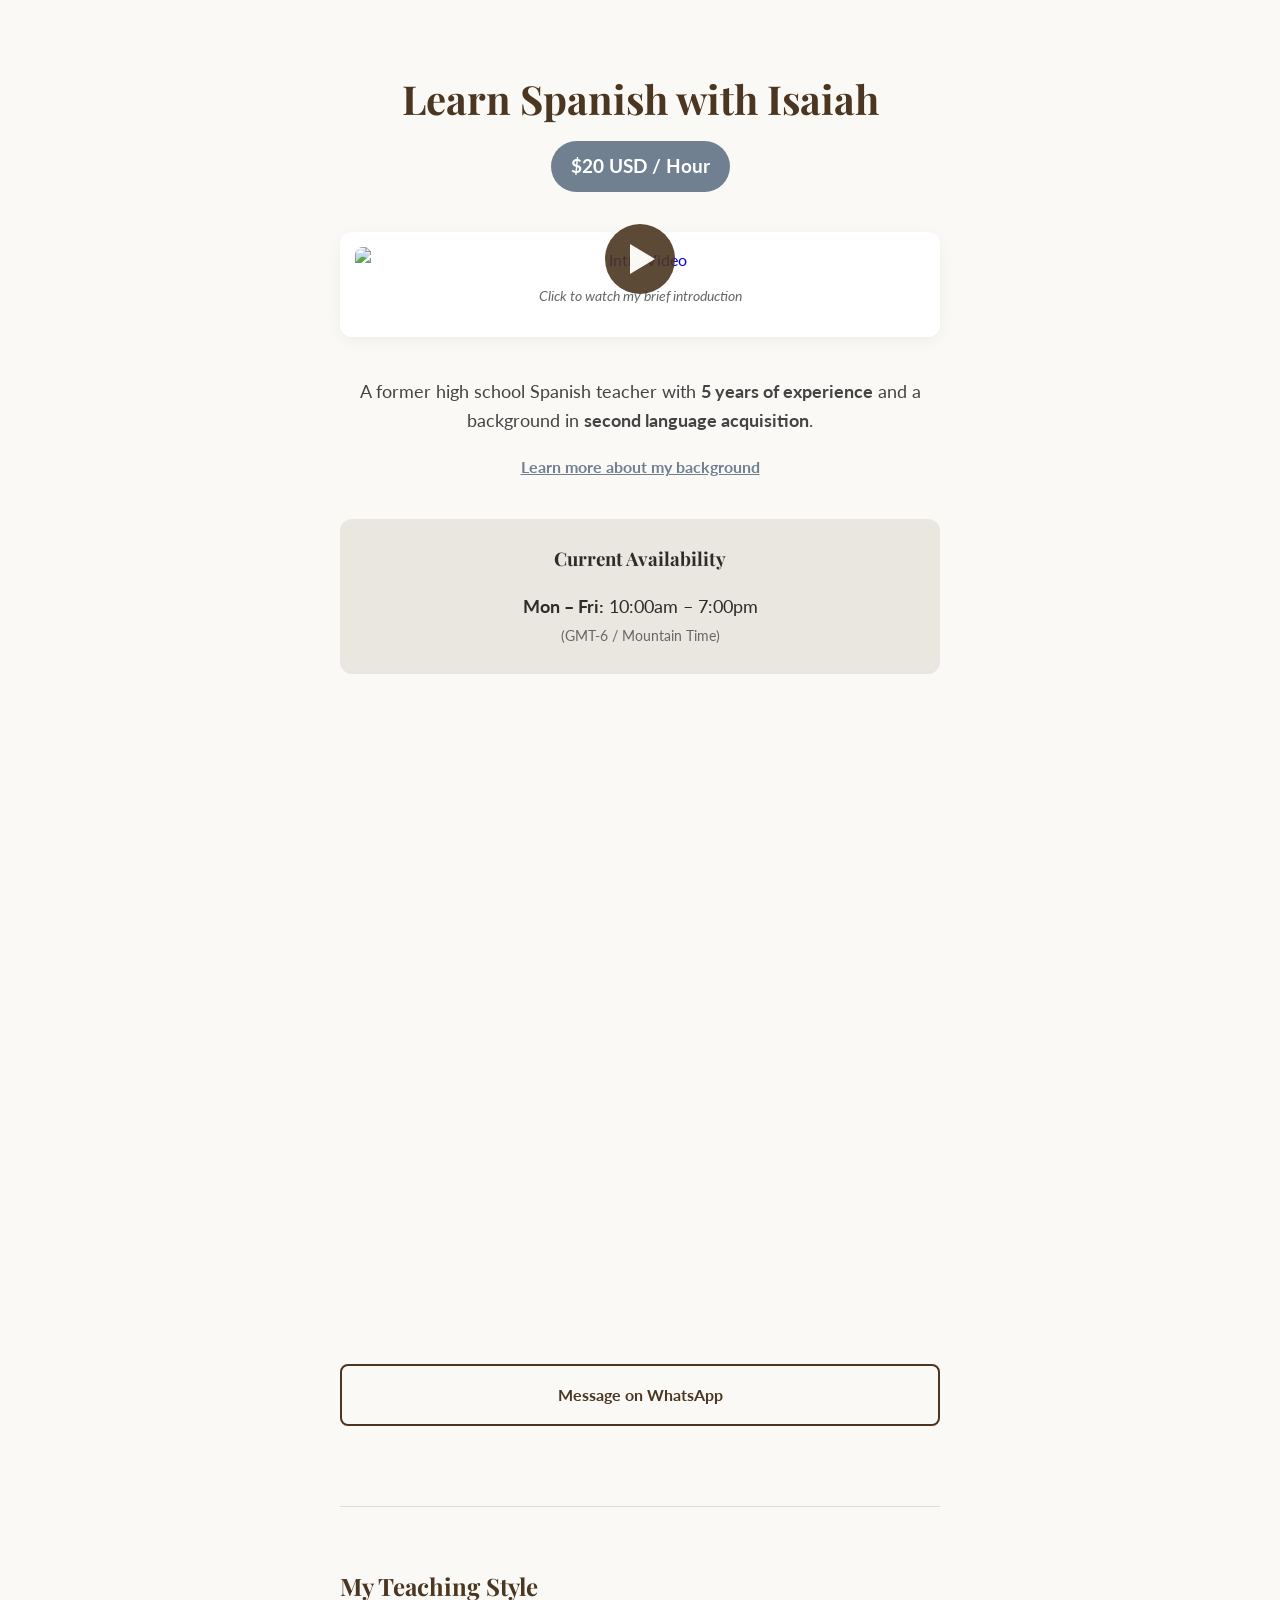
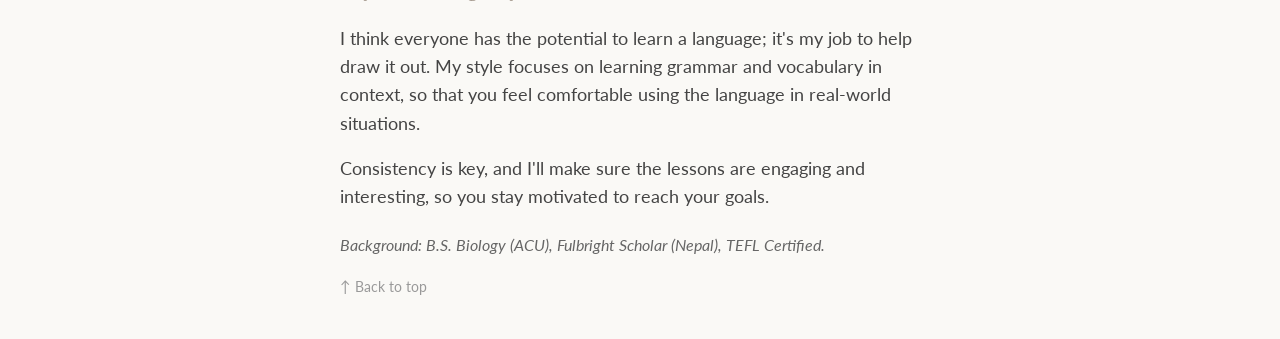
==== flyer.html @ b4c5aba3 "Add files via upload Initial upload, added HTML file and picture for thumbnail" ====
<!DOCTYPE html>
<html lang="en">
<head>
    <meta charset="UTF-8">
    <meta name="viewport" content="width=device-width, initial-scale=1.0">
    <title>Learn Spanish with Isaiah</title>
    <link href="https://fonts.googleapis.com/css2?family=Playfair+Display:wght@700&family=Lato:wght@400;700&display=swap" rel="stylesheet">
</head>
<body style="margin: 0; padding: 0; background-color: #FAF9F6; color: #2C2C2C; font-family: 'Lato', sans-serif; line-height: 1.6;">

    <div style="max-width: 600px; margin: 0 auto; padding: 40px 20px; text-align: center;">
        
        <header style="margin-bottom: 40px;">
            <h1 style="font-family: 'Playfair Display', serif; font-size: 2.5rem; margin-bottom: 10px; color: #4B3621;">
                Learn Spanish with Isaiah
            </h1>
            <div style="display: inline-block; background-color: #708090; color: white; padding: 10px 20px; border-radius: 50px; font-weight: bold; font-size: 1.2rem;">
                $20 USD / Hour
            </div>
        </header>
        
        <section style="margin-bottom: 40px; background: #fff; padding: 15px; border-radius: 12px; box-shadow: 0 4px 15px rgba(0,0,0,0.05);">
    <a href="https://youtu.be/uYRqxMHSPPA" target="_blank" style="text-decoration: none; display: block; position: relative;">
        <img src="thumb.jpg" alt="Intro Video" style="width: 100%; border-radius: 8px; display: block;">
        
        <div style="position: absolute; top: 50%; left: 50%; transform: translate(-50%, -50%); background: rgba(75, 54, 33, 0.9); width: 70px; height: 70px; border-radius: 50%; display: flex; align-items: center; justify-content: center;">
            <div style="width: 0; height: 0; border-top: 15px solid transparent; border-bottom: 15px solid transparent; border-left: 25px solid #FAF9F6; margin-left: 5px;"></div>
        </div>
    </a>
    <p style="font-size: 0.9rem; color: #666; margin-top: 12px; text-align: center; font-style: italic;">Click to watch my brief introduction</p>
</section>

        <section style="margin-bottom: 40px;">
            <p style="font-size: 1.15rem; color: #444;">
                A former high school Spanish teacher with <strong>5 years of experience</strong> and a background in <strong>second language acquisition</strong>.
            </p>
            <a href="#about" style="color: #708090; text-decoration: underline; font-weight: bold;">Learn more about my background</a>
        </section>

        <section style="background-color: #EAE7E1; padding: 25px; border-radius: 12px; margin-bottom: 40px;">
            <h3 style="font-family: 'Playfair Display', serif; margin-top: 0;">Current Availability</h3>
            <p style="margin-bottom: 0; font-size: 1.1rem;">
                <strong>Mon – Fri:</strong> 10:00am – 7:00pm<br>
                <span style="font-size: 0.9rem; color: #666;">(GMT-6 / Mountain Time)</span>
            </p>
        </section>

        <section>
            <!-- Calendly Widget -->
            <div class="calendly-inline-widget" data-url="https://calendly.com/ijberry97/30min" style="min-width:320px;height:630px;"></div>
            <script type="text/javascript" src="https://assets.calendly.com/assets/external/widget.js" async></script>
            
            <a href="https://wa.me/your-number" style="display: block; border: 2px solid #4B3621; color: #4B3621; text-decoration: none; padding: 16px; border-radius: 8px; font-weight: bold; margin-top: 20px;">
                Message on WhatsApp
            </a>
        </section>

        <div id="about" style="margin-top: 80px; padding-top: 40px; border-top: 1px solid #ddd; text-align: left;">
            <h2 style="font-family: 'Playfair Display', serif; color: #4B3621;">My Teaching Style</h2>
            <p style="font-size: 1.1rem; color: #444;">
                I think everyone has the potential to learn a language; it's my job to help draw it out. My style focuses on learning grammar and vocabulary in context, so that you feel comfortable using the language in real-world situations. 
            </p>
            <p style="font-size: 1.1rem; color: #444;">
                Consistency is key, and I'll make sure the lessons are engaging and interesting, so you stay motivated to reach your goals.
            </p>
            <p style="font-size: 1rem; color: #666; margin-top: 20px;">
                <em>Background: B.S. Biology (ACU), Fulbright Scholar (Nepal), TEFL Certified.</em>
            </p>
            <a href="#" style="font-size: 0.9rem; color: #999; text-decoration: none;">↑ Back to top</a>
        </div>

    </div>
</body>
</html>
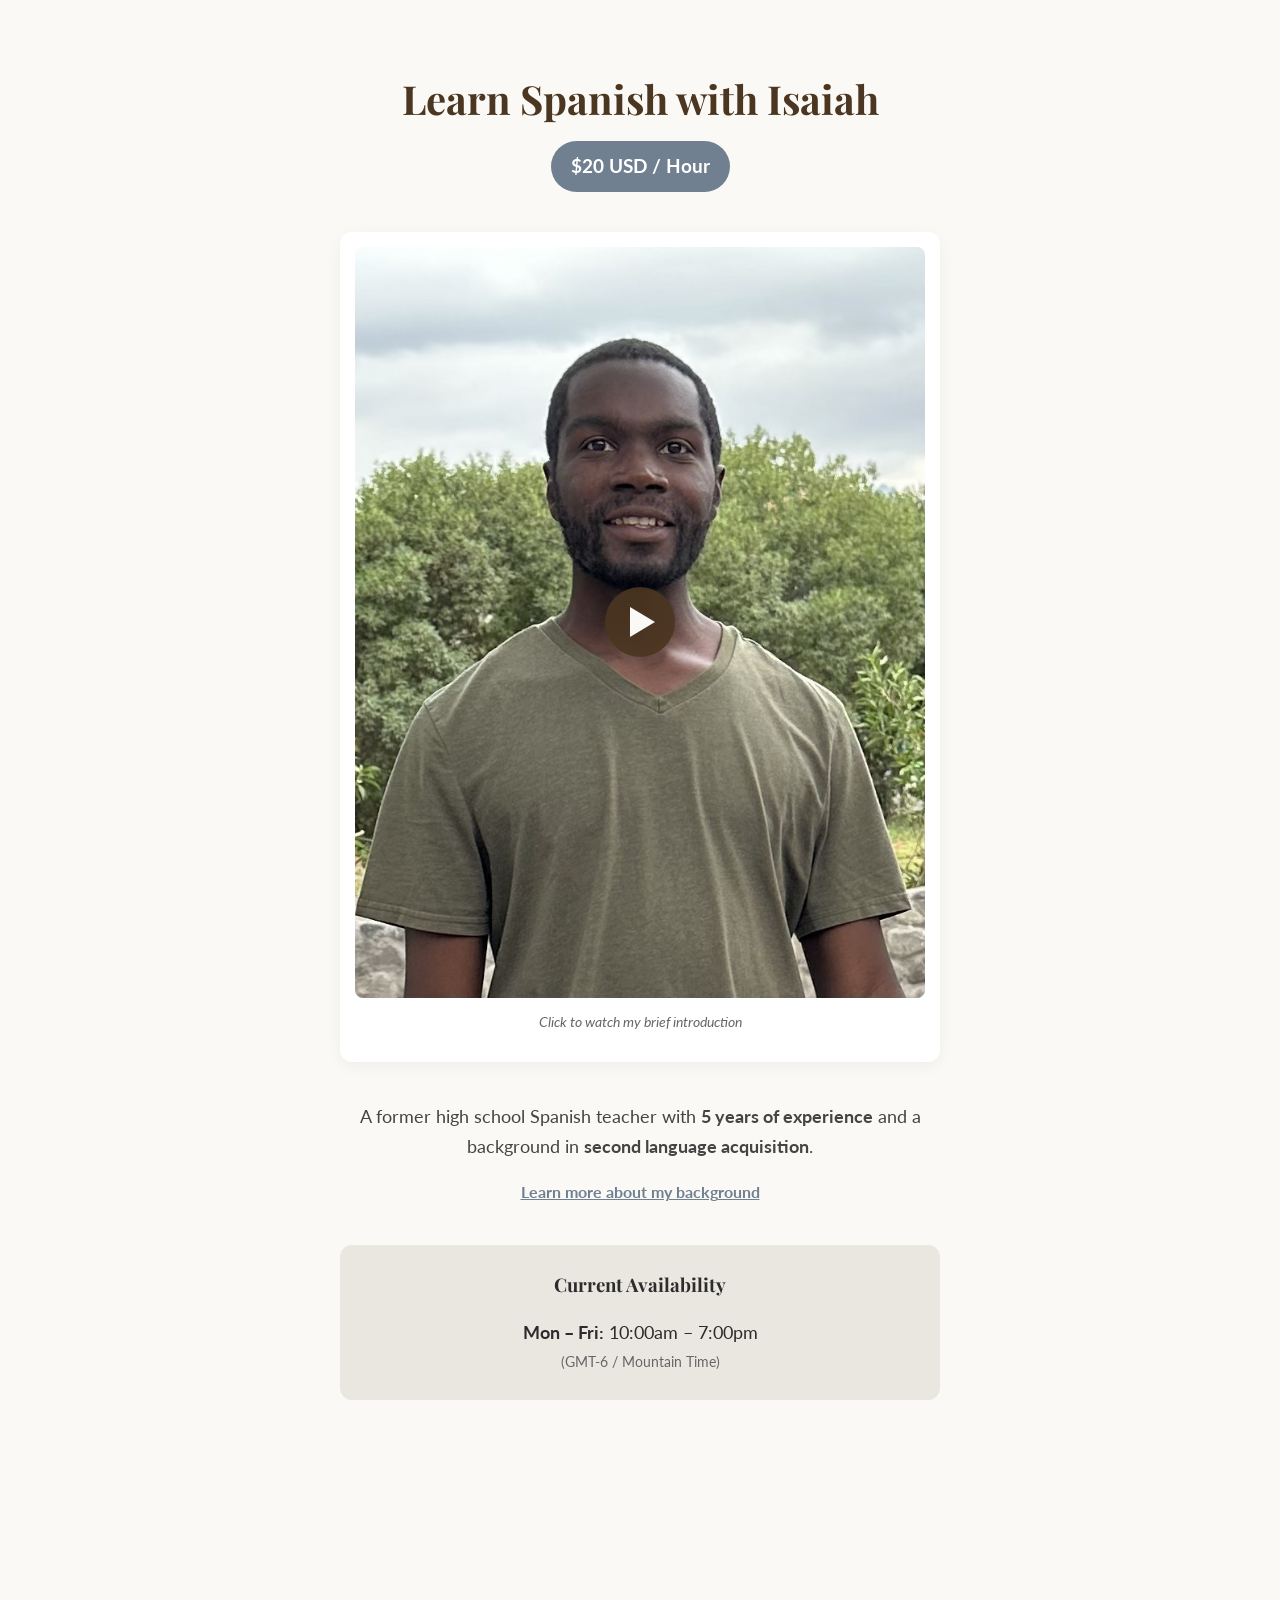
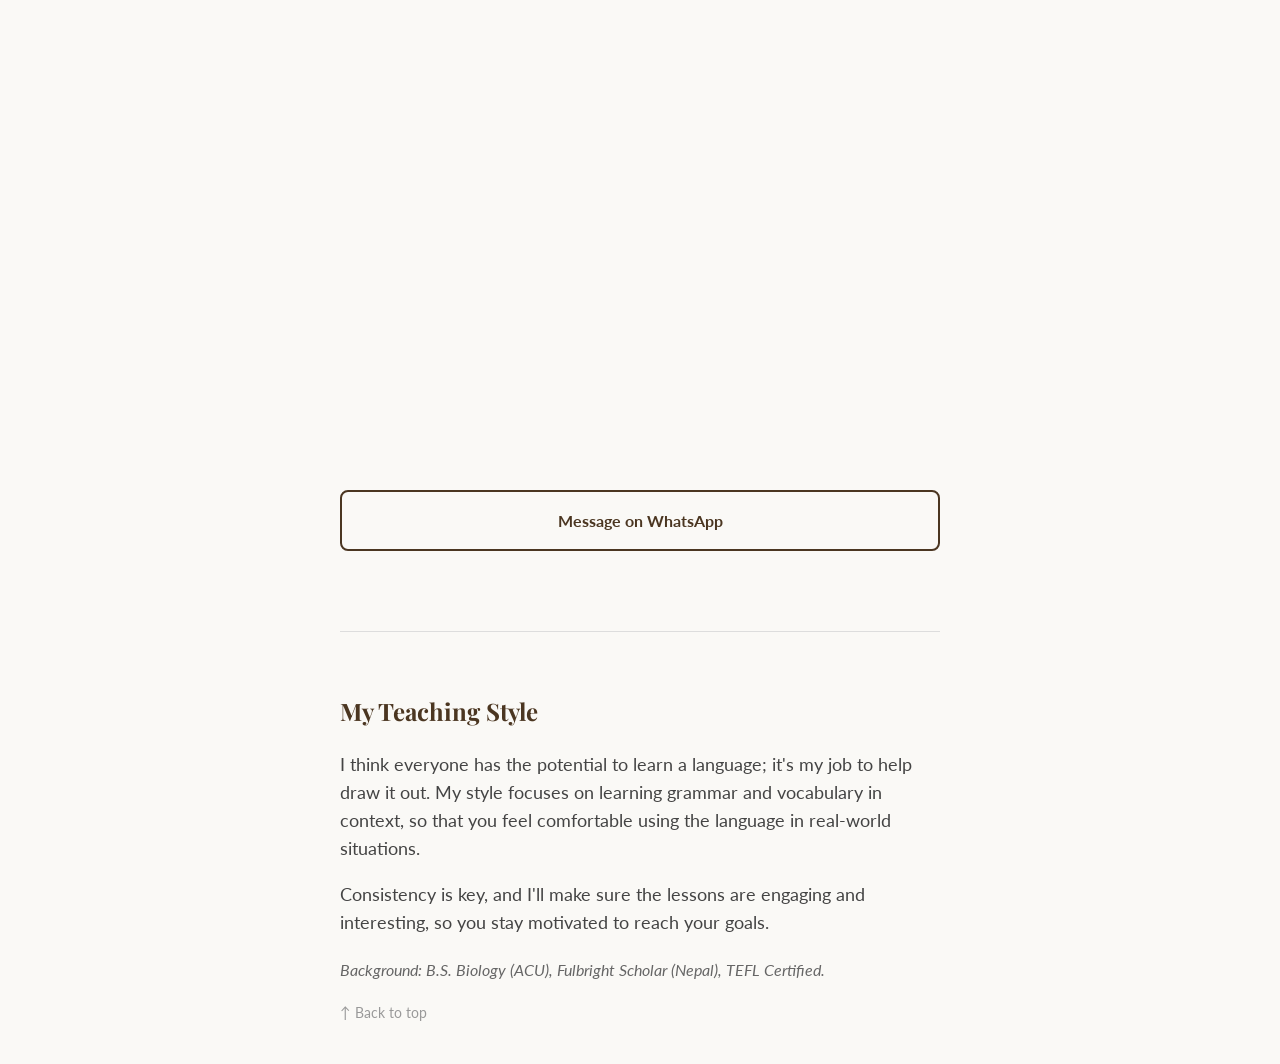
==== commit 7d1ed600: "Update flyer.html changed thumb.jpg to tutoring.jpg" ====
--- a/flyer.html
+++ b/flyer.html
@@ -21,7 +21,7 @@
         
         <section style="margin-bottom: 40px; background: #fff; padding: 15px; border-radius: 12px; box-shadow: 0 4px 15px rgba(0,0,0,0.05);">
     <a href="https://youtu.be/uYRqxMHSPPA" target="_blank" style="text-decoration: none; display: block; position: relative;">
-        <img src="thumb.jpg" alt="Intro Video" style="width: 100%; border-radius: 8px; display: block;">
+        <img src="tutoring.jpg" alt="Intro Video" style="width: 100%; border-radius: 8px; display: block;">
         
         <div style="position: absolute; top: 50%; left: 50%; transform: translate(-50%, -50%); background: rgba(75, 54, 33, 0.9); width: 70px; height: 70px; border-radius: 50%; display: flex; align-items: center; justify-content: center;">
             <div style="width: 0; height: 0; border-top: 15px solid transparent; border-bottom: 15px solid transparent; border-left: 25px solid #FAF9F6; margin-left: 5px;"></div>
@@ -71,4 +71,4 @@
 
     </div>
 </body>
-</html>+</html>
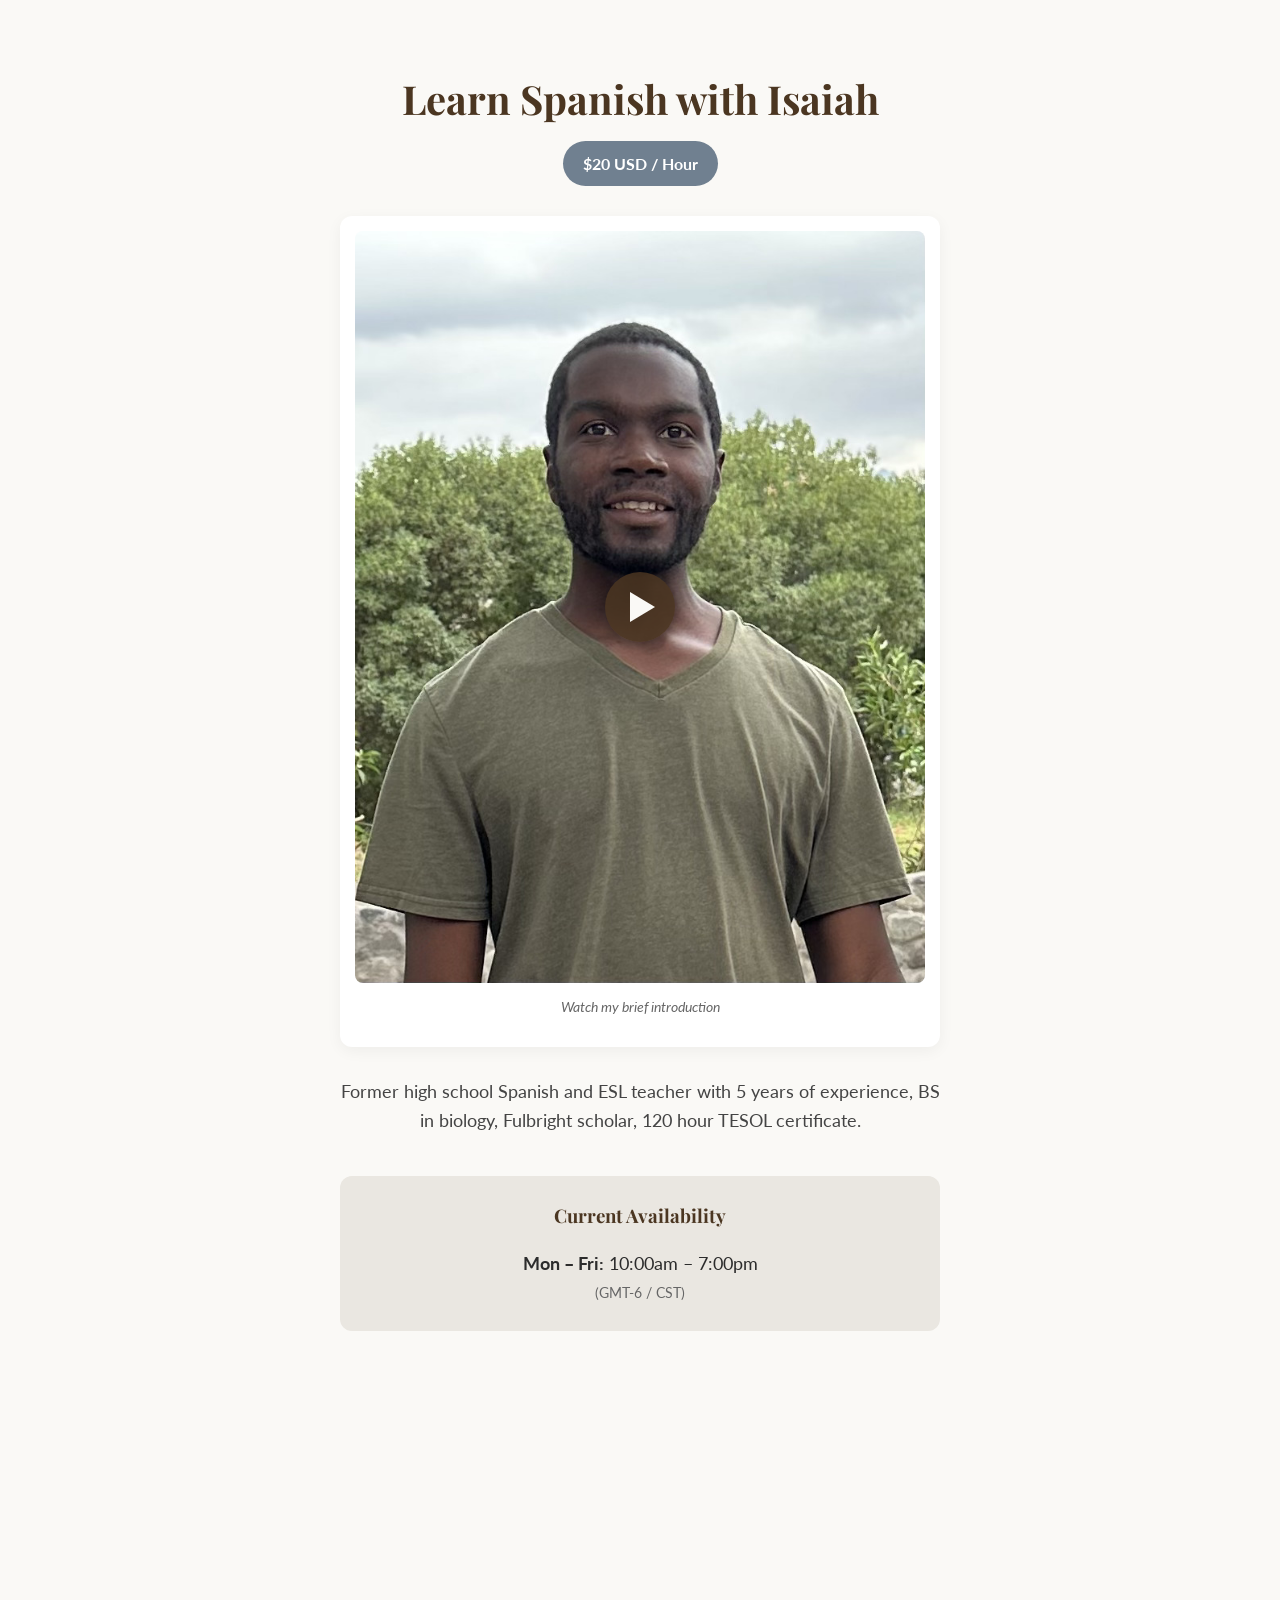
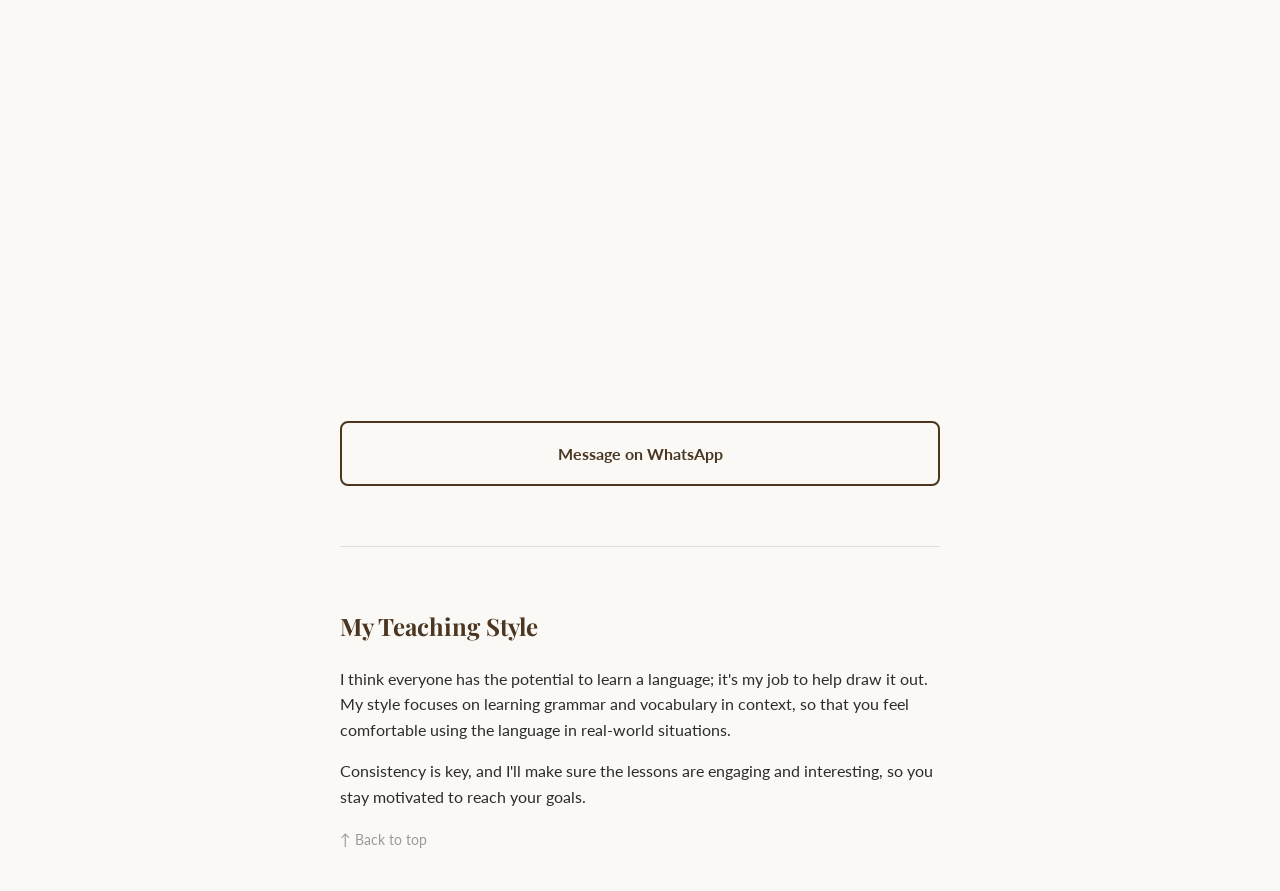
==== commit 7cabbc17: "Update flyer.html Removed About Me link and added blurb instead" ====
--- a/flyer.html
+++ b/flyer.html
@@ -3,72 +3,76 @@
 <head>
     <meta charset="UTF-8">
     <meta name="viewport" content="width=device-width, initial-scale=1.0">
-    <title>Learn Spanish with Isaiah</title>
+    <title>Spanish with Isaiah</title>
     <link href="https://fonts.googleapis.com/css2?family=Playfair+Display:wght@700&family=Lato:wght@400;700&display=swap" rel="stylesheet">
+    <style>
+        :root { --bg: #FAF9F6; --text: #2C2C2C; --accent: #4B3621; --slate: #708090; }
+        body { margin: 0; background-color: var(--bg); color: var(--text); font-family: 'Lato', sans-serif; line-height: 1.6; }
+        .container { max-width: 600px; margin: 0 auto; padding: 40px 20px; text-align: center; }
+        h1, h2 { font-family: 'Playfair Display', serif; color: var(--accent); }
+        .price-badge { display: inline-block; background: var(--slate); color: white; padding: 10px 20px; border-radius: 50px; font-weight: bold; margin-bottom: 30px; }
+        .video-card { background: #fff; padding: 15px; border-radius: 12px; box-shadow: 0 4px 15px rgba(0,0,0,0.05); margin-bottom: 30px; }
+        .btn { display: block; padding: 18px; border-radius: 8px; font-weight: bold; text-decoration: none; margin-top: 20px; transition: 0.2s; }
+        .btn-primary { border: 2px solid var(--accent); color: var(--accent); }
+        .btn-primary:active { background: #EAE7E1; }
+        #about { text-align: left; margin-top: 60px; border-top: 1px solid #ddd; padding-top: 40px; }
+    </style>
 </head>
-<body style="margin: 0; padding: 0; background-color: #FAF9F6; color: #2C2C2C; font-family: 'Lato', sans-serif; line-height: 1.6;">
+<body>
+    <div class="container">
+        <header>
+            <h1 style="font-size: 2.5rem; margin-bottom: 10px;">Learn Spanish with Isaiah</h1>
+            <div class="price-badge">$20 USD / Hour</div>
+        </header>
 
-    <div style="max-width: 600px; margin: 0 auto; padding: 40px 20px; text-align: center;">
-        
-        <header style="margin-bottom: 40px;">
-            <h1 style="font-family: 'Playfair Display', serif; font-size: 2.5rem; margin-bottom: 10px; color: #4B3621;">
-                Learn Spanish with Isaiah
-            </h1>
-            <div style="display: inline-block; background-color: #708090; color: white; padding: 10px 20px; border-radius: 50px; font-weight: bold; font-size: 1.2rem;">
-                $20 USD / Hour
-            </div>
-        </header>
-        
-        <section style="margin-bottom: 40px; background: #fff; padding: 15px; border-radius: 12px; box-shadow: 0 4px 15px rgba(0,0,0,0.05);">
-    <a href="https://youtu.be/uYRqxMHSPPA" target="_blank" style="text-decoration: none; display: block; position: relative;">
-        <img src="tutoring.jpg" alt="Intro Video" style="width: 100%; border-radius: 8px; display: block;">
-        
-        <div style="position: absolute; top: 50%; left: 50%; transform: translate(-50%, -50%); background: rgba(75, 54, 33, 0.9); width: 70px; height: 70px; border-radius: 50%; display: flex; align-items: center; justify-content: center;">
-            <div style="width: 0; height: 0; border-top: 15px solid transparent; border-bottom: 15px solid transparent; border-left: 25px solid #FAF9F6; margin-left: 5px;"></div>
-        </div>
-    </a>
-    <p style="font-size: 0.9rem; color: #666; margin-top: 12px; text-align: center; font-style: italic;">Click to watch my brief introduction</p>
-</section>
+        <section class="video-card">
+            <a href="https://youtu.be/uYRqxMHSPPA" target="_blank" style="text-decoration: none; display: block; position: relative; line-height: 0;">
+                <img src="tutoring.jpg" alt="Intro Video" style="width: 100%; border-radius: 8px; display: block;">
+                <div style="position: absolute; top: 50%; left: 50%; transform: translate(-50%, -50%); background: rgba(75, 54, 33, 0.85); width: 70px; height: 70px; border-radius: 50%; display: flex; align-items: center; justify-content: center; box-shadow: 0 4px 10px rgba(0,0,0,0.3);">
+                    <div style="width: 0; height: 0; border-top: 15px solid transparent; border-bottom: 15px solid transparent; border-left: 25px solid #FAF9F6; margin-left: 5px;"></div>
+                </div>
+            </a>
+            <p style="font-size: 0.9rem; color: #666; margin-top: 12px; font-style: italic;">Watch my brief introduction</p>
+        </section>
 
         <section style="margin-bottom: 40px;">
             <p style="font-size: 1.15rem; color: #444;">
-                A former high school Spanish teacher with <strong>5 years of experience</strong> and a background in <strong>second language acquisition</strong>.
+                Former high school Spanish and ESL teacher with 5 years of experience, BS in biology, Fulbright scholar, 120 hour TESOL certificate.
             </p>
-            <a href="#about" style="color: #708090; text-decoration: underline; font-weight: bold;">Learn more about my background</a>
         </section>
 
         <section style="background-color: #EAE7E1; padding: 25px; border-radius: 12px; margin-bottom: 40px;">
-            <h3 style="font-family: 'Playfair Display', serif; margin-top: 0;">Current Availability</h3>
+            <h3 style="font-family: 'Playfair Display', serif; margin-top: 0; color: var(--accent);">Current Availability</h3>
             <p style="margin-bottom: 0; font-size: 1.1rem;">
                 <strong>Mon – Fri:</strong> 10:00am – 7:00pm<br>
-                <span style="font-size: 0.9rem; color: #666;">(GMT-6 / Mountain Time)</span>
+                <span style="font-size: 0.9rem; color: #666;">(GMT-6 / CST)</span>
             </p>
         </section>
 
-        <section>
-            <!-- Calendly Widget -->
-            <div class="calendly-inline-widget" data-url="https://calendly.com/ijberry97/30min" style="min-width:320px;height:630px;"></div>
-            <script type="text/javascript" src="https://assets.calendly.com/assets/external/widget.js" async></script>
-            
-            <a href="https://wa.me/your-number" style="display: block; border: 2px solid #4B3621; color: #4B3621; text-decoration: none; padding: 16px; border-radius: 8px; font-weight: bold; margin-top: 20px;">
-                Message on WhatsApp
-            </a>
-        </section>
+        <div class="calendly-inline-widget" data-url="https://calendly.com/ijberry97/30min" style="min-width:320px;height:630px;"></div>
+        <script type="text/javascript" src="https://assets.calendly.com/assets/external/widget.js" async></script>
 
-        <div id="about" style="margin-top: 80px; padding-top: 40px; border-top: 1px solid #ddd; text-align: left;">
-            <h2 style="font-family: 'Playfair Display', serif; color: #4B3621;">My Teaching Style</h2>
-            <p style="font-size: 1.1rem; color: #444;">
-                I think everyone has the potential to learn a language; it's my job to help draw it out. My style focuses on learning grammar and vocabulary in context, so that you feel comfortable using the language in real-world situations. 
-            </p>
-            <p style="font-size: 1.1rem; color: #444;">
-                Consistency is key, and I'll make sure the lessons are engaging and interesting, so you stay motivated to reach your goals.
-            </p>
-            <p style="font-size: 1rem; color: #666; margin-top: 20px;">
-                <em>Background: B.S. Biology (ACU), Fulbright Scholar (Nepal), TEFL Certified.</em>
-            </p>
+        <a href="https://wa.me/16155549569" class="btn btn-primary">Message on WhatsApp</a>
+        
+        <div id="about">
+            <h2>My Teaching Style</h2>
+            <p>I think everyone has the potential to learn a language; it's my job to help draw it out. My style focuses on learning grammar and vocabulary in context, so that you feel comfortable using the language in real-world situations.</p>
+            <p>Consistency is key, and I'll make sure the lessons are engaging and interesting, so you stay motivated to reach your goals.</p>
             <a href="#" style="font-size: 0.9rem; color: #999; text-decoration: none;">↑ Back to top</a>
         </div>
+    </div>
 
-    </div>
+    <script>
+        // Auto-refresh: checks GitHub for updates every 2 hours
+        setInterval(async () => {
+            try {
+                const response = await fetch(window.location.href, { method: 'HEAD', cache: 'no-cache' });
+                const etag = response.headers.get('ETag');
+                const localEtag = localStorage.getItem('site-etag');
+                if (localEtag && etag && localEtag !== etag) location.reload();
+                localStorage.setItem('site-etag', etag);
+            } catch (e) { console.log("Check skipped."); }
+        }, 7200000);
+    </script>
 </body>
 </html>
